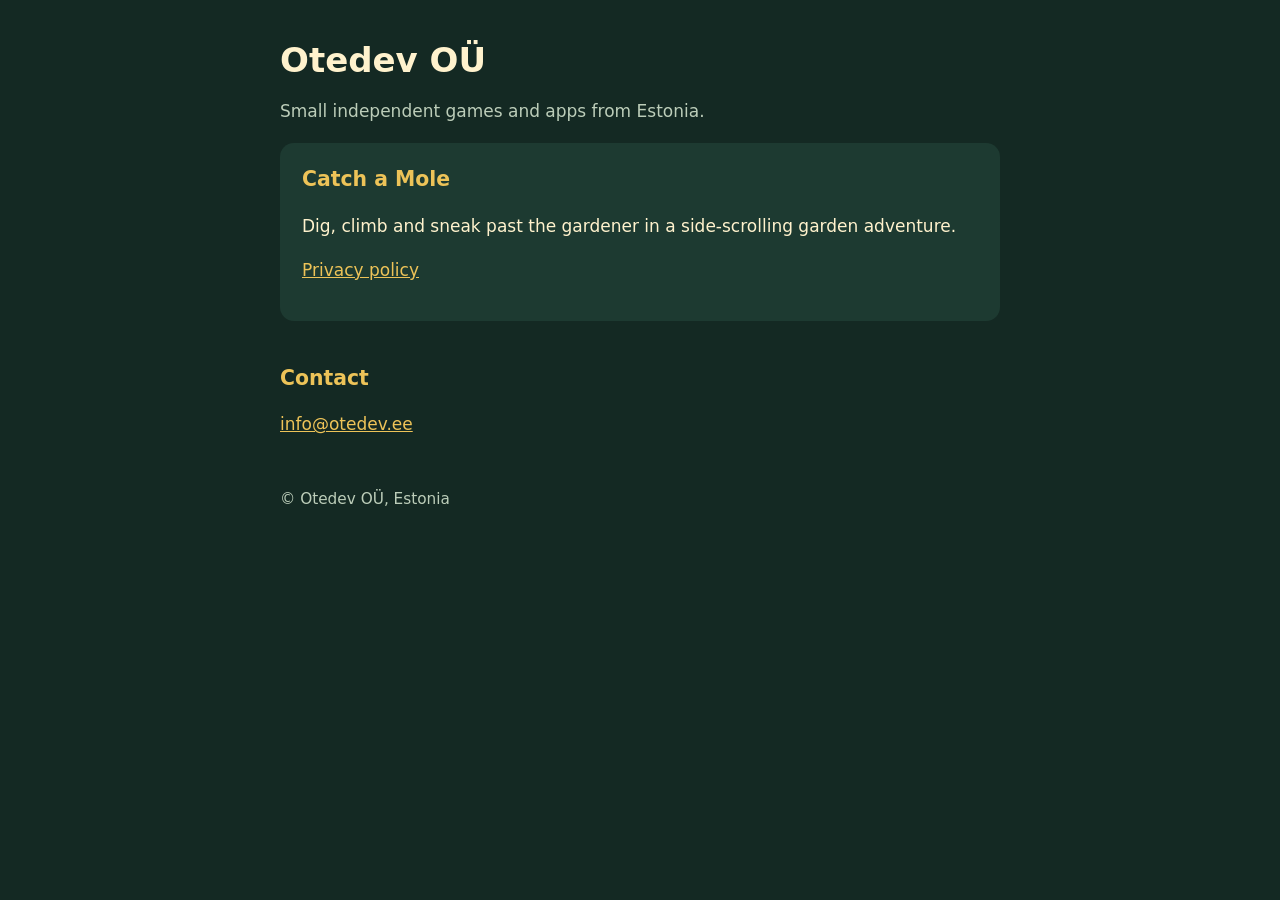
==== index.html @ 14038b04 "Otedev OÜ website and Catch a Mole privacy policy Co-Authored-By: Claude Opus 5.5 <noreply@anthropic" ====
<!doctype html>
<html lang="en">
<head>
<meta charset="utf-8"><meta name="viewport" content="width=device-width,initial-scale=1">
<title>Otedev OÜ</title><meta name="description" content="Otedev OÜ – small independent games and apps from Estonia.">
<link rel="stylesheet" href="/style.css">
</head>
<body>
<h1>Otedev OÜ</h1>
<p class="muted">Small independent games and apps from Estonia.</p>
<div class="card">
<h2 style="margin-top:0">Catch a Mole</h2>
<p>Dig, climb and sneak past the gardener in a side-scrolling garden adventure.</p>
<p><a href="/catch-a-mole/privacy/">Privacy policy</a></p>
</div>
<h2>Contact</h2>
<p><a href="mailto:info@otedev.ee">info@otedev.ee</a></p>
<footer>© Otedev OÜ, Estonia</footer>
</body>
</html>
---- style.css ----
:root{--bg:#142923;--card:#1d3a31;--ink:#fff2cd;--muted:#bccdb9;--accent:#edc358}
*{box-sizing:border-box}html{background:var(--bg);color:var(--ink);font:17px/1.6 system-ui,-apple-system,"Segoe UI",sans-serif}
body{margin:0 auto;max-width:760px;padding:40px 20px 64px}
a{color:var(--accent)}h1{font-size:2rem;line-height:1.2;margin:0 0 .3em}h2{font-size:1.2rem;margin:2em 0 .4em;color:var(--accent)}
.muted{color:var(--muted)}.card{background:var(--card);border-radius:14px;padding:20px 22px;margin:18px 0}
nav{font-size:.95rem;margin-bottom:28px}nav a{margin-right:16px}
ul{padding-left:1.2em}li{margin:.25em 0}hr{border:0;border-top:1px solid #2f5246;margin:48px 0}
footer{margin-top:48px;font-size:.9rem;color:var(--muted)}
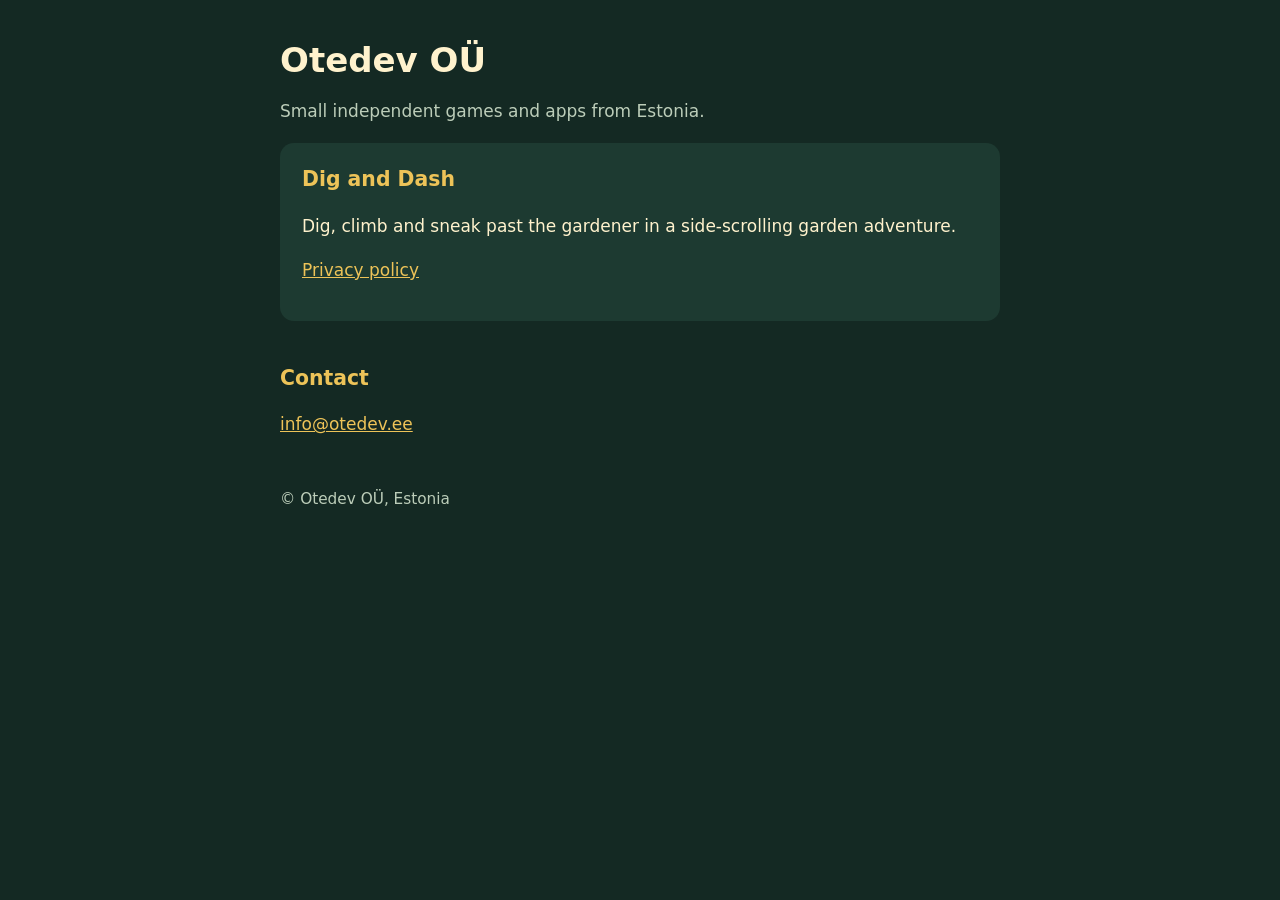
==== commit 58642a32: "Rename the game to Dig and Dash and preserve the old privacy link" ====
--- a/index.html
+++ b/index.html
@@ -9,9 +9,9 @@
 <h1>Otedev OÜ</h1>
 <p class="muted">Small independent games and apps from Estonia.</p>
 <div class="card">
-<h2 style="margin-top:0">Catch a Mole</h2>
+<h2 style="margin-top:0">Dig and Dash</h2>
 <p>Dig, climb and sneak past the gardener in a side-scrolling garden adventure.</p>
-<p><a href="/catch-a-mole/privacy/">Privacy policy</a></p>
+<p><a href="/dig-and-dash/privacy/">Privacy policy</a></p>
 </div>
 <h2>Contact</h2>
 <p><a href="mailto:info@otedev.ee">info@otedev.ee</a></p>
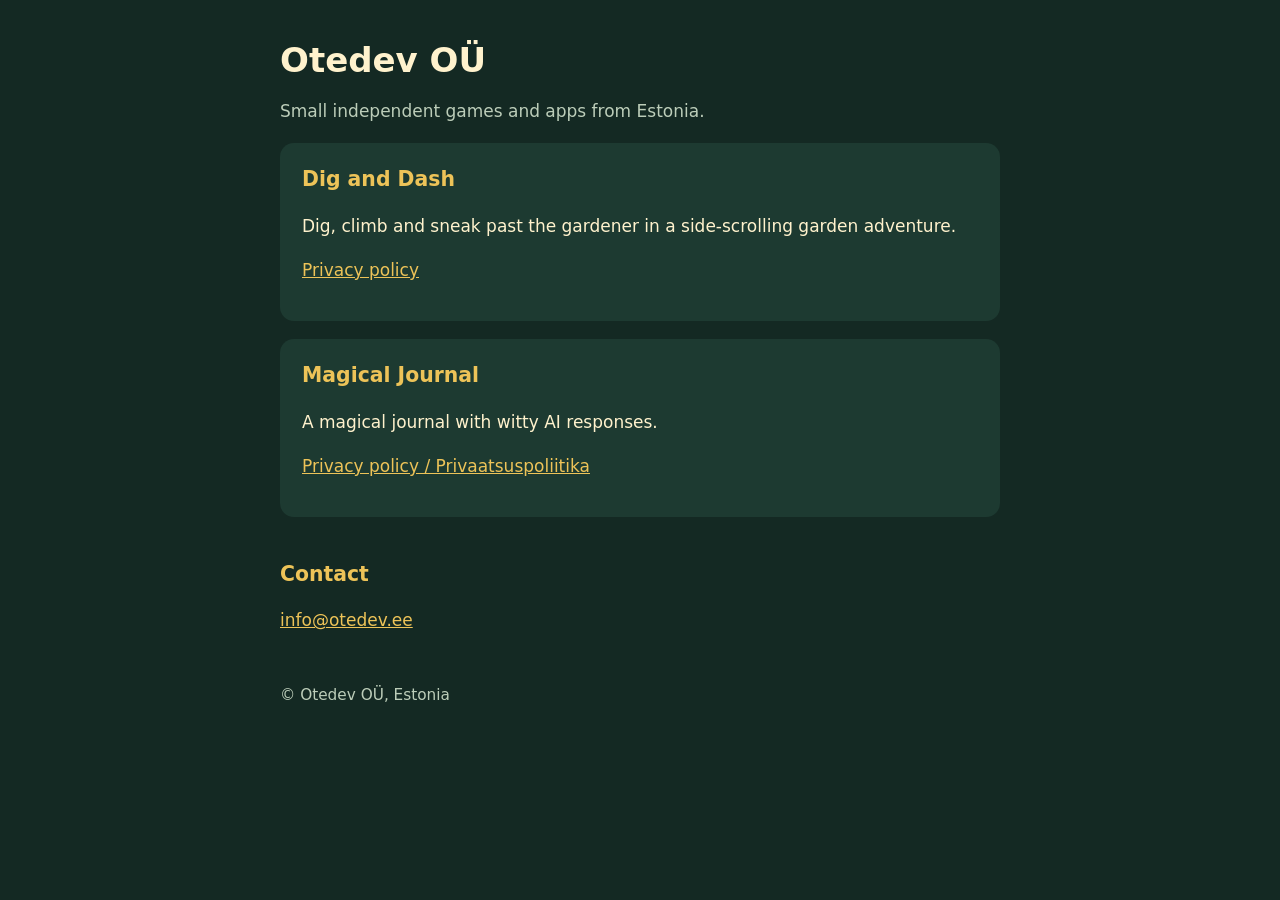
==== commit b2efa845: "Add bilingual Magical Journal privacy policy draft and homepage link" ====
--- a/index.html
+++ b/index.html
@@ -13,6 +13,11 @@
 <p>Dig, climb and sneak past the gardener in a side-scrolling garden adventure.</p>
 <p><a href="/dig-and-dash/privacy/">Privacy policy</a></p>
 </div>
+<div class="card">
+<h2 style="margin-top:0">Magical Journal</h2>
+<p>A magical journal with witty AI responses.</p>
+<p><a href="/magical-journal/privacy/">Privacy policy / Privaatsuspoliitika</a></p>
+</div>
 <h2>Contact</h2>
 <p><a href="mailto:info@otedev.ee">info@otedev.ee</a></p>
 <footer>© Otedev OÜ, Estonia</footer>
